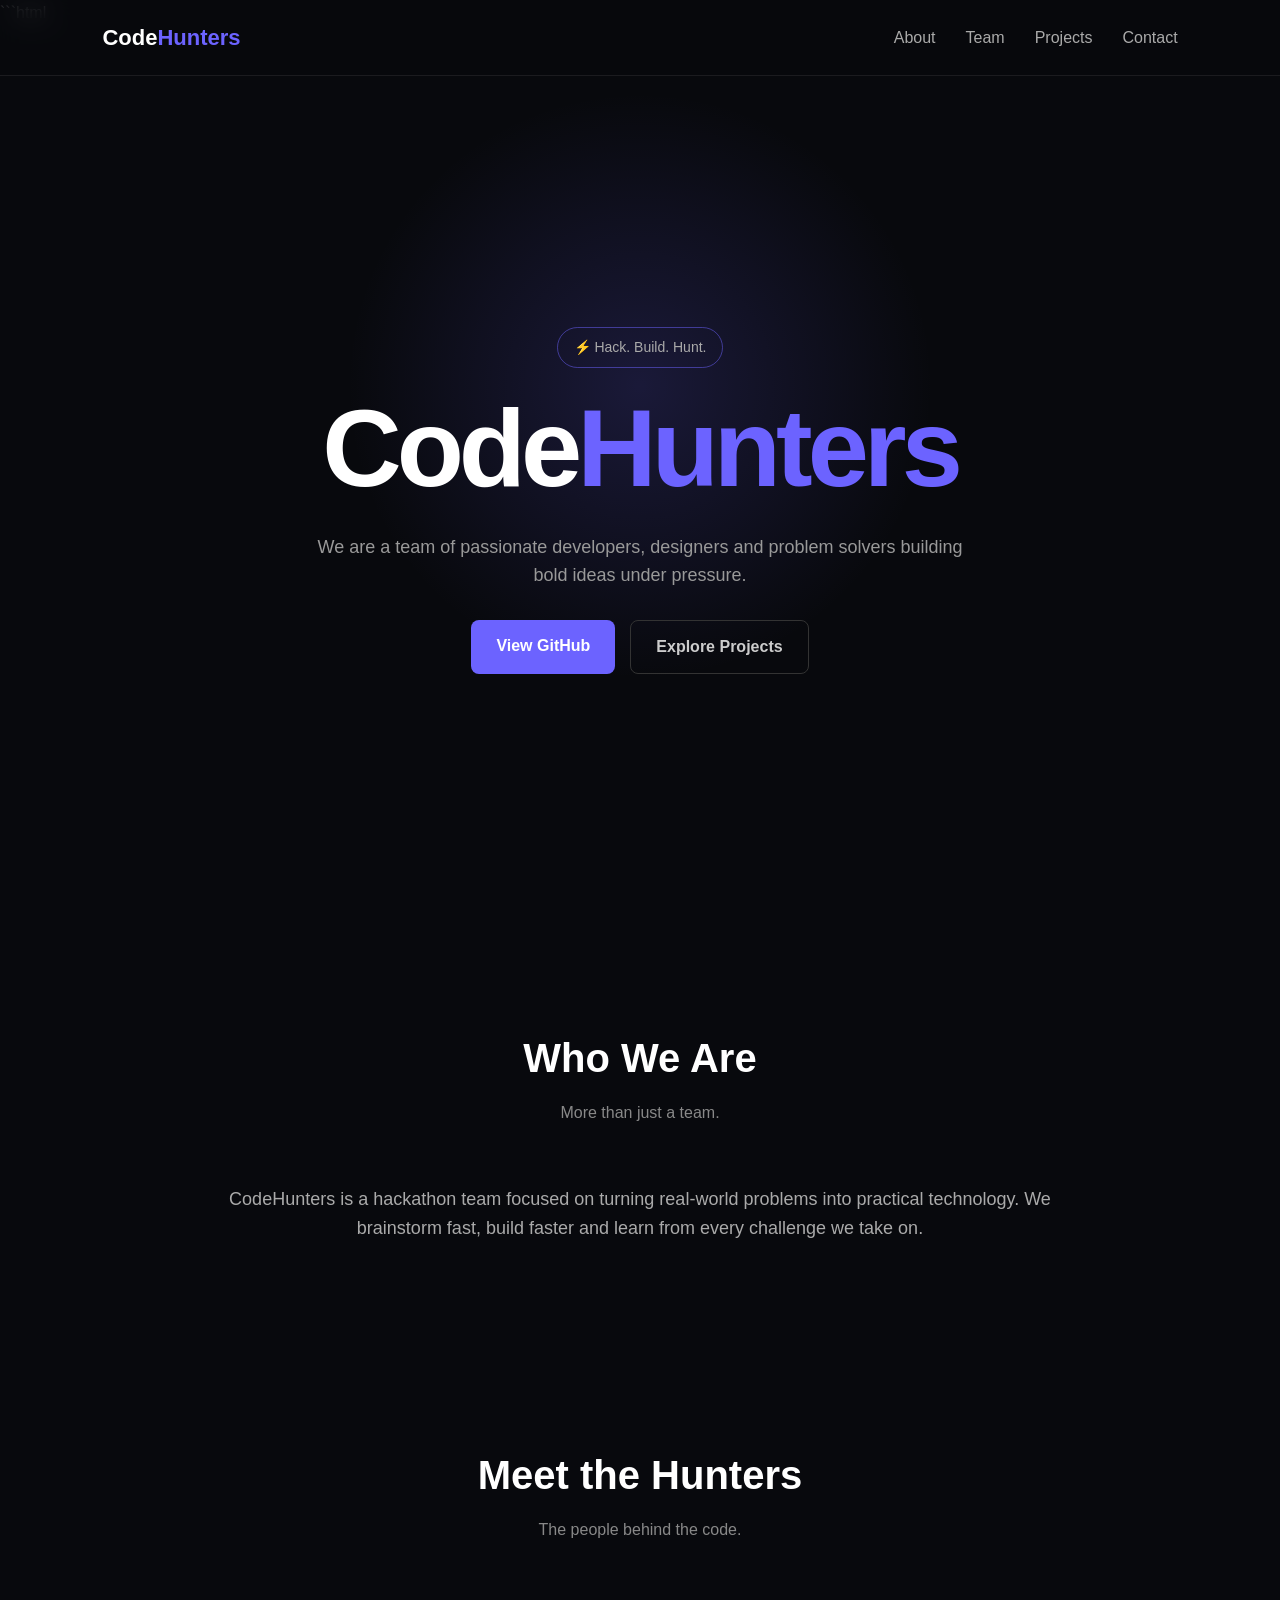
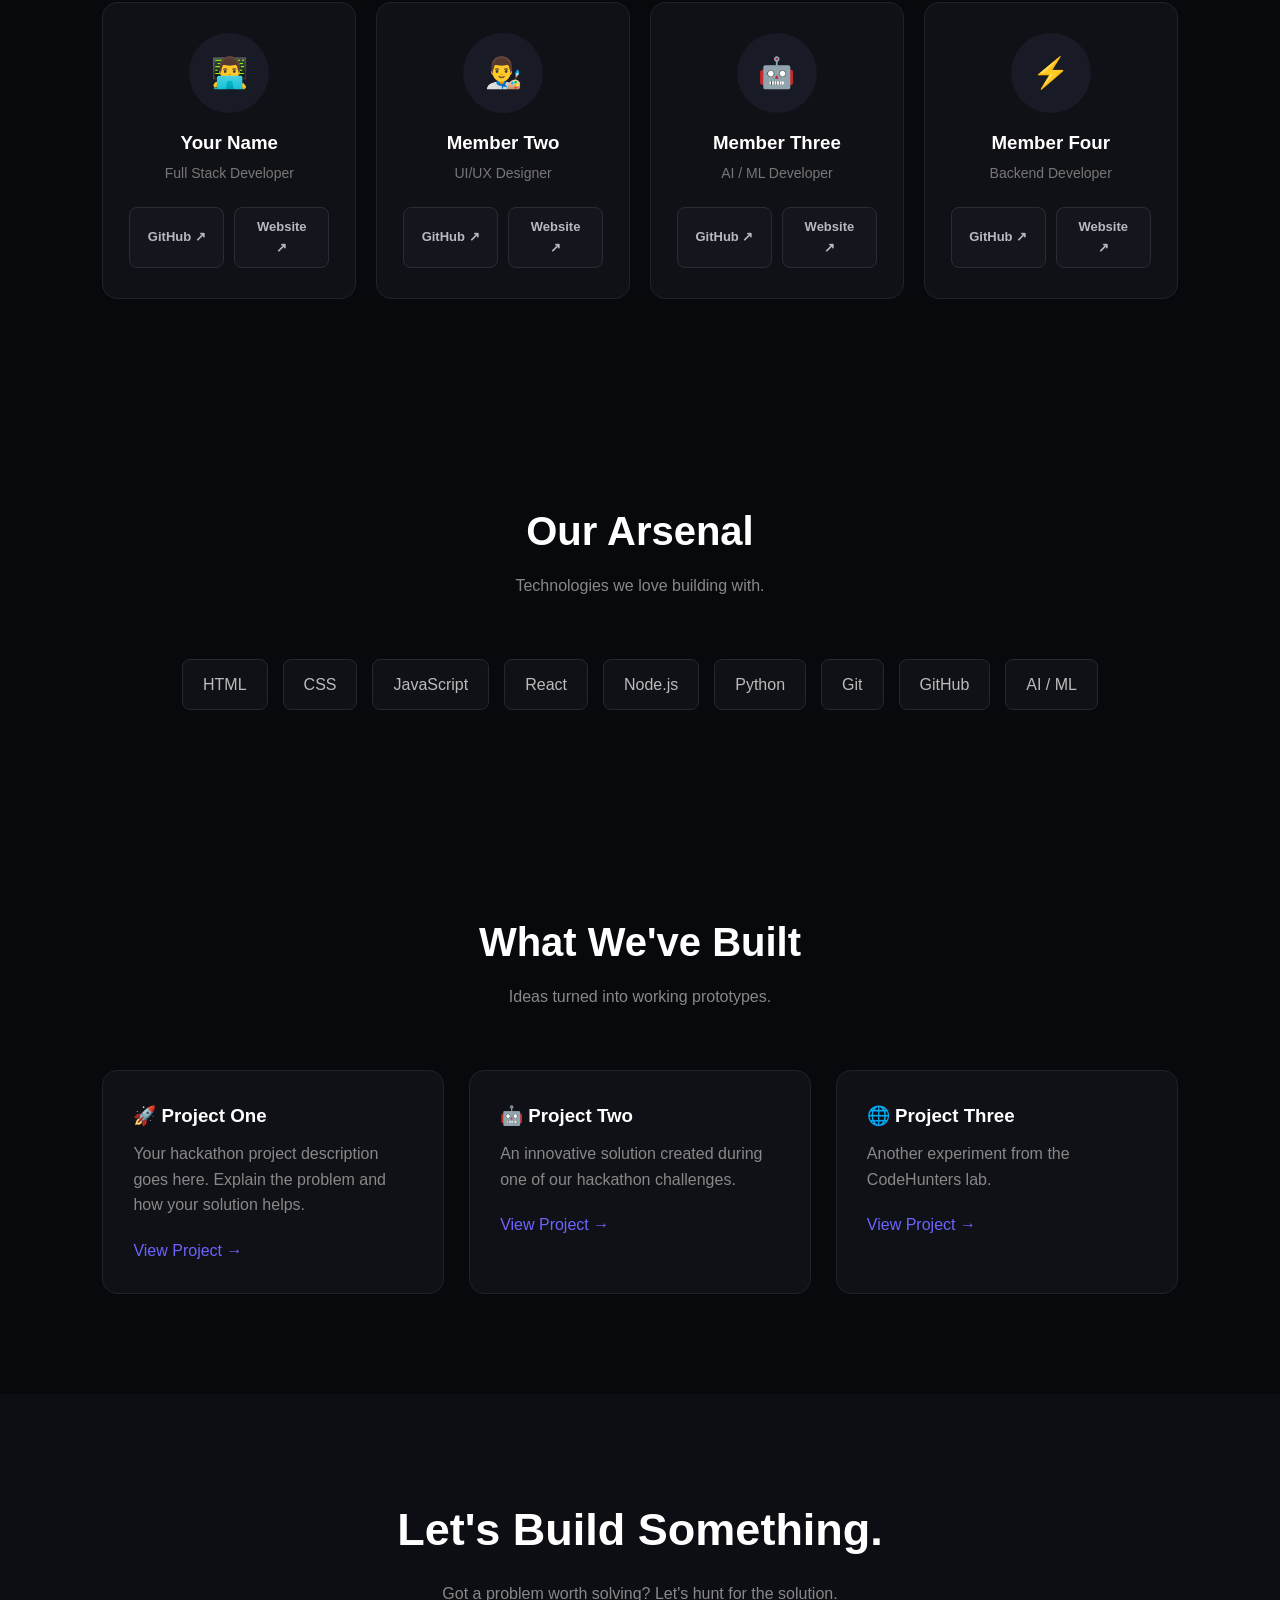
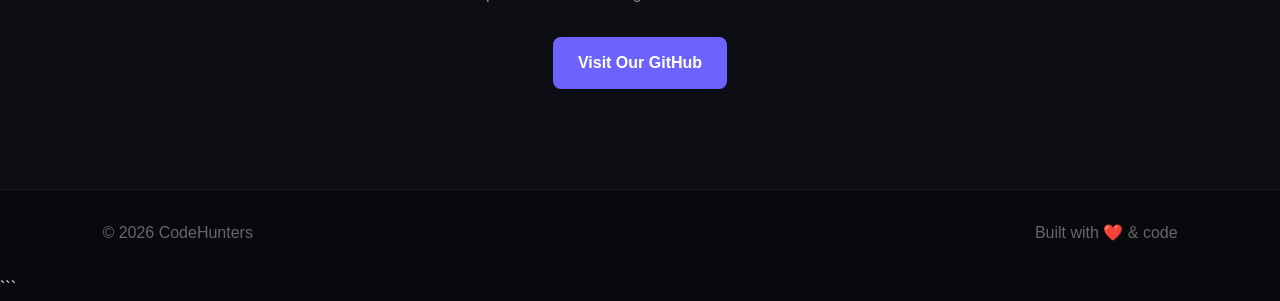
==== anu/index.html @ 5f180d64 "Add files via upload" ====
```html
<!DOCTYPE html>
<html lang="en">
<head>
    <meta charset="UTF-8">
    <meta name="viewport" content="width=device-width, initial-scale=1.0">

    <title>CodeHunters</title>
<link rel="icon" type="image/png" href="https://img.icons8.com/?size=100&id=dQVSC6DSmc3w&format=png&color=000000">

    <style>

        /* =========================
           RESET
        ========================= */

        * {
            margin: 0;
            padding: 0;
            box-sizing: border-box;
        }

        html {
            scroll-behavior: smooth;
        }

        body {
            font-family: Arial, Helvetica, sans-serif;
            background: #08090d;
            color: #ffffff;
            line-height: 1.6;
        }

        a {
            text-decoration: none;
            color: inherit;
        }


        /* =========================
           NAVBAR
        ========================= */

        nav {
            width: 100%;
            padding: 20px 8%;

            display: flex;
            justify-content: space-between;
            align-items: center;

            position: fixed;
            top: 0;
            left: 0;

            z-index: 1000;

            background: rgba(8, 9, 13, 0.8);

            backdrop-filter: blur(12px);

            border-bottom: 1px solid rgba(255, 255, 255, 0.08);
        }


        .logo {
            font-size: 22px;
            font-weight: bold;
        }


        .logo span {
            color: #6c63ff;
        }


        .nav-links {
            display: flex;
            gap: 30px;

            list-style: none;
        }


        .nav-links a {
            color: #aaa;

            transition: 0.3s;
        }


        .nav-links a:hover {
            color: white;
        }



        /* =========================
           HERO
        ========================= */

        .hero {
            min-height: 100vh;

            display: flex;
            justify-content: center;
            align-items: center;

            text-align: center;

            padding: 100px 20px 50px;

            background:
                radial-gradient(
                    circle at 50% 40%,
                    rgba(108, 99, 255, 0.18),
                    transparent 35%
                );
        }


        .hero-content {
            max-width: 850px;
        }


        .badge {
            display: inline-block;

            padding: 8px 16px;

            border: 1px solid rgba(108, 99, 255, 0.5);

            border-radius: 50px;

            color: #aaa;

            font-size: 14px;

            margin-bottom: 25px;
        }


        .hero h1 {
            font-size: clamp(55px, 10vw, 110px);

            line-height: 1;

            letter-spacing: -5px;
        }


        .hero h1 span {
            color: #6c63ff;
        }


        .hero p {
            margin: 30px auto;

            max-width: 650px;

            color: #999;

            font-size: 18px;
        }


        .buttons {
            display: flex;

            justify-content: center;

            gap: 15px;

            flex-wrap: wrap;
        }


        .btn {
            padding: 13px 25px;

            border-radius: 8px;

            font-weight: bold;

            transition: 0.3s;
        }


        .primary {
            background: #6c63ff;
        }


        .primary:hover {
            transform: translateY(-3px);

            box-shadow:
                0 10px 30px rgba(108, 99, 255, 0.3);
        }


        .secondary {
            border: 1px solid #333;

            color: #ccc;
        }


        .secondary:hover {
            border-color: #6c63ff;

            color: white;
        }



        /* =========================
           SECTIONS
        ========================= */

        section {
            padding: 100px 8%;
        }


        .section-title {
            text-align: center;

            margin-bottom: 60px;
        }


        .section-title h2 {
            font-size: 40px;

            margin-bottom: 10px;
        }


        .section-title p {
            color: #888;
        }



        /* =========================
           ABOUT
        ========================= */

        .about {
            max-width: 850px;

            margin: auto;

            text-align: center;

            color: #aaa;

            font-size: 18px;
        }



        /* =========================
           TEAM
        ========================= */

        .team-grid {
            display: grid;

            grid-template-columns:
                repeat(auto-fit, minmax(220px, 1fr));

            gap: 20px;
        }


        .member {
            padding: 30px;

            background: #101117;

            border: 1px solid #20222b;

            border-radius: 15px;

            text-align: center;

            transition:
                transform 0.3s ease,
                border-color 0.3s ease,
                box-shadow 0.3s ease;
        }


        .member:hover {
            transform: translateY(-7px);

            border-color: #6c63ff;

            box-shadow:
                0 10px 35px rgba(108, 99, 255, 0.12);
        }


        .avatar {
            width: 80px;
            height: 80px;

            margin: auto auto 15px;

            border-radius: 50%;

            background: #181a25;

            display: flex;

            justify-content: center;
            align-items: center;

            font-size: 30px;
        }


        .member h3 {
            margin-bottom: 4px;
        }


        .member p {
            color: #777;

            font-size: 14px;
        }



        /* =========================
           HUNTER BUTTONS
        ========================= */

        .hunter-links {
            display: flex;

            justify-content: center;

            gap: 10px;

            margin-top: 22px;
        }


        .hunter-links a {
            position: relative;

            display: inline-flex;

            align-items: center;

            justify-content: center;

            min-width: 95px;

            padding: 9px 16px;

            border: 1px solid #292b36;

            border-radius: 8px;

            background: #15161d;

            color: #b8b8c2;

            font-size: 13px;

            font-weight: 600;

            overflow: hidden;

            transition:
                color 0.25s ease,
                border-color 0.25s ease,
                background 0.25s ease,
                transform 0.25s ease,
                box-shadow 0.25s ease;
        }


        /* Shine */

        .hunter-links a::before {
            content: "";

            position: absolute;

            top: 0;
            left: -100%;

            width: 100%;
            height: 100%;

            background:
                linear-gradient(
                    90deg,
                    transparent,
                    rgba(255, 255, 255, 0.08),
                    transparent
                );

            transition: left 0.5s ease;
        }


        /* Hover */

        .hunter-links a:hover {
            color: #ffffff;

            border-color: #6c63ff;

            background: #1a1928;

            transform: translateY(-3px);

            box-shadow:
                0 6px 20px rgba(108, 99, 255, 0.18);
        }


        .hunter-links a:hover::before {
            left: 100%;
        }


        .hunter-links a:active {
            transform: translateY(-1px);
        }



        /* =========================
           TECH STACK
        ========================= */

        .tech-grid {
            display: flex;

            justify-content: center;

            flex-wrap: wrap;

            gap: 15px;
        }


        .tech {
            padding: 12px 20px;

            background: #101117;

            border: 1px solid #252732;

            border-radius: 8px;

            color: #bbb;

            transition: 0.3s;
        }


        .tech:hover {
            border-color: #6c63ff;

            color: white;
        }



        /* =========================
           PROJECTS
        ========================= */

        .projects {
            display: grid;

            grid-template-columns:
                repeat(auto-fit, minmax(280px, 1fr));

            gap: 25px;
        }


        .project {
            padding: 30px;

            background: #101117;

            border: 1px solid #20222b;

            border-radius: 15px;

            transition:
                transform 0.3s ease,
                border-color 0.3s ease;
        }


        .project:hover {
            transform: translateY(-5px);

            border-color: #6c63ff;
        }


        .project h3 {
            margin-bottom: 10px;
        }


        .project p {
            color: #888;

            margin-bottom: 20px;
        }


        .project a {
            color: #6c63ff;
        }



        /* =========================
           CTA
        ========================= */

        .cta {
            text-align: center;

            background: #0d0e14;
        }


        .cta h2 {
            font-size: 45px;

            margin-bottom: 15px;
        }


        .cta p {
            color: #888;

            margin-bottom: 30px;
        }



        /* =========================
           FOOTER
        ========================= */

        footer {
            padding: 30px 8%;

            border-top: 1px solid #1d1e25;

            display: flex;

            justify-content: space-between;

            color: #666;
        }



        /* =========================
           MOBILE
        ========================= */

        @media (max-width: 700px) {

            .nav-links {
                display: none;
            }


            .hero h1 {
                letter-spacing: -3px;
            }


            section {
                padding: 80px 6%;
            }


            .cta h2 {
                font-size: 32px;
            }


            footer {
                flex-direction: column;

                gap: 10px;

                text-align: center;
            }


            .hunter-links {
                flex-direction: column;
            }


            .hunter-links a {
                width: 100%;
            }

        }

    </style>

</head>


<body>


    <!-- =========================
         NAVBAR
    ========================= -->

    <nav>

        <div class="logo">
            Code<span>Hunters</span>
        </div>


        <ul class="nav-links">

            <li>
                <a href="#about">
                    About
                </a>
            </li>

            <li>
                <a href="#team">
                    Team
                </a>
            </li>

            <li>
                <a href="#projects">
                    Projects
                </a>
            </li>

            <li>
                <a href="#contact">
                    Contact
                </a>
            </li>

        </ul>

    </nav>



    <!-- =========================
         HERO
    ========================= -->

    <section class="hero">

        <div class="hero-content">

            <div class="badge">
                ⚡ Hack. Build. Hunt.
            </div>


            <h1>
                Code<span>Hunters</span>
            </h1>


            <p>
                We are a team of passionate developers,
                designers and problem solvers building
                bold ideas under pressure.
            </p>


            <div class="buttons">

                <a
                    class="btn primary"
                    href="https://github.com/"
                    target="_blank"
                >
                    View GitHub
                </a>


                <a
                    class="btn secondary"
                    href="#projects"
                >
                    Explore Projects
                </a>

            </div>

        </div>

    </section>



    <!-- =========================
         ABOUT
    ========================= -->

    <section id="about">

        <div class="section-title">

            <h2>
                Who We Are
            </h2>

            <p>
                More than just a team.
            </p>

        </div>


        <div class="about">

            <p>
                CodeHunters is a hackathon team focused on
                turning real-world problems into practical
                technology. We brainstorm fast, build faster
                and learn from every challenge we take on.
            </p>

        </div>

    </section>



    <!-- =========================
         TEAM
    ========================= -->

    <section id="team">

        <div class="section-title">

            <h2>
                Meet the Hunters
            </h2>

            <p>
                The people behind the code.
            </p>

        </div>


        <div class="team-grid">


            <!-- HUNTER 1 -->

            <div class="member">

                <div class="avatar">
                    👨‍💻
                </div>


                <h3>
                    Your Name
                </h3>


                <p>
                    Full Stack Developer
                </p>


                <div class="hunter-links">

                    <a
                        href="https://github.com/yourusername"
                        target="_blank"
                    >
                        GitHub ↗
                    </a>


                    <a
                        href="https://yourwebsite.com"
                        target="_blank"
                    >
                        Website ↗
                    </a>

                </div>

            </div>



            <!-- HUNTER 2 -->

            <div class="member">

                <div class="avatar">
                    👨‍🎨
                </div>


                <h3>
                    Member Two
                </h3>


                <p>
                    UI/UX Designer
                </p>


                <div class="hunter-links">

                    <a
                        href="https://github.com/yourusername"
                        target="_blank"
                    >
                        GitHub ↗
                    </a>


                    <a
                        href="https://yourwebsite.com"
                        target="_blank"
                    >
                        Website ↗
                    </a>

                </div>

            </div>



            <!-- HUNTER 3 -->

            <div class="member">

                <div class="avatar">
                    🤖
                </div>


                <h3>
                    Member Three
                </h3>


                <p>
                    AI / ML Developer
                </p>


                <div class="hunter-links">

                    <a
                        href="https://github.com/yourusername"
                        target="_blank"
                    >
                        GitHub ↗
                    </a>


                    <a
                        href="https://yourwebsite.com"
                        target="_blank"
                    >
                        Website ↗
                    </a>

                </div>

            </div>



            <!-- HUNTER 4 -->

            <div class="member">

                <div class="avatar">
                    ⚡
                </div>


                <h3>
                    Member Four
                </h3>


                <p>
                    Backend Developer
                </p>


                <div class="hunter-links">

                    <a
                        href="https://github.com/yourusername"
                        target="_blank"
                    >
                        GitHub ↗
                    </a>


                    <a
                        href="https://yourwebsite.com"
                        target="_blank"
                    >
                        Website ↗
                    </a>

                </div>

            </div>


        </div>

    </section>



    <!-- =========================
         TECH STACK
    ========================= -->

    <section>

        <div class="section-title">

            <h2>
                Our Arsenal
            </h2>

            <p>
                Technologies we love building with.
            </p>

        </div>


        <div class="tech-grid">

            <div class="tech">
                HTML
            </div>

            <div class="tech">
                CSS
            </div>

            <div class="tech">
                JavaScript
            </div>

            <div class="tech">
                React
            </div>

            <div class="tech">
                Node.js
            </div>

            <div class="tech">
                Python
            </div>

            <div class="tech">
                Git
            </div>

            <div class="tech">
                GitHub
            </div>

            <div class="tech">
                AI / ML
            </div>

        </div>

    </section>



    <!-- =========================
         PROJECTS
    ========================= -->

    <section id="projects">

        <div class="section-title">

            <h2>
                What We've Built
            </h2>

            <p>
                Ideas turned into working prototypes.
            </p>

        </div>


        <div class="projects">


            <div class="project">

                <h3>
                    🚀 Project One
                </h3>


                <p>
                    Your hackathon project description goes here.
                    Explain the problem and how your solution helps.
                </p>


                <a href="#">
                    View Project →
                </a>

            </div>



            <div class="project">

                <h3>
                    🤖 Project Two
                </h3>


                <p>
                    An innovative solution created during one
                    of our hackathon challenges.
                </p>


                <a href="#">
                    View Project →
                </a>

            </div>



            <div class="project">

                <h3>
                    🌐 Project Three
                </h3>


                <p>
                    Another experiment from the CodeHunters lab.
                </p>


                <a href="#">
                    View Project →
                </a>

            </div>


        </div>

    </section>



    <!-- =========================
         CTA
    ========================= -->

    <section
        class="cta"
        id="contact"
    >

        <h2>
            Let's Build Something.
        </h2>


        <p>
            Got a problem worth solving?
            Let's hunt for the solution.
        </p>


        <div class="buttons">

            <a
                class="btn primary"
                href="https://github.com/"
                target="_blank"
            >
                Visit Our GitHub
            </a>

        </div>

    </section>



    <!-- =========================
         FOOTER
    ========================= -->

    <footer>

        <div>
            © 2026 CodeHunters
        </div>


        <div>
            Built with ❤️ & code
        </div>

    </footer>


</body>

</html>
```
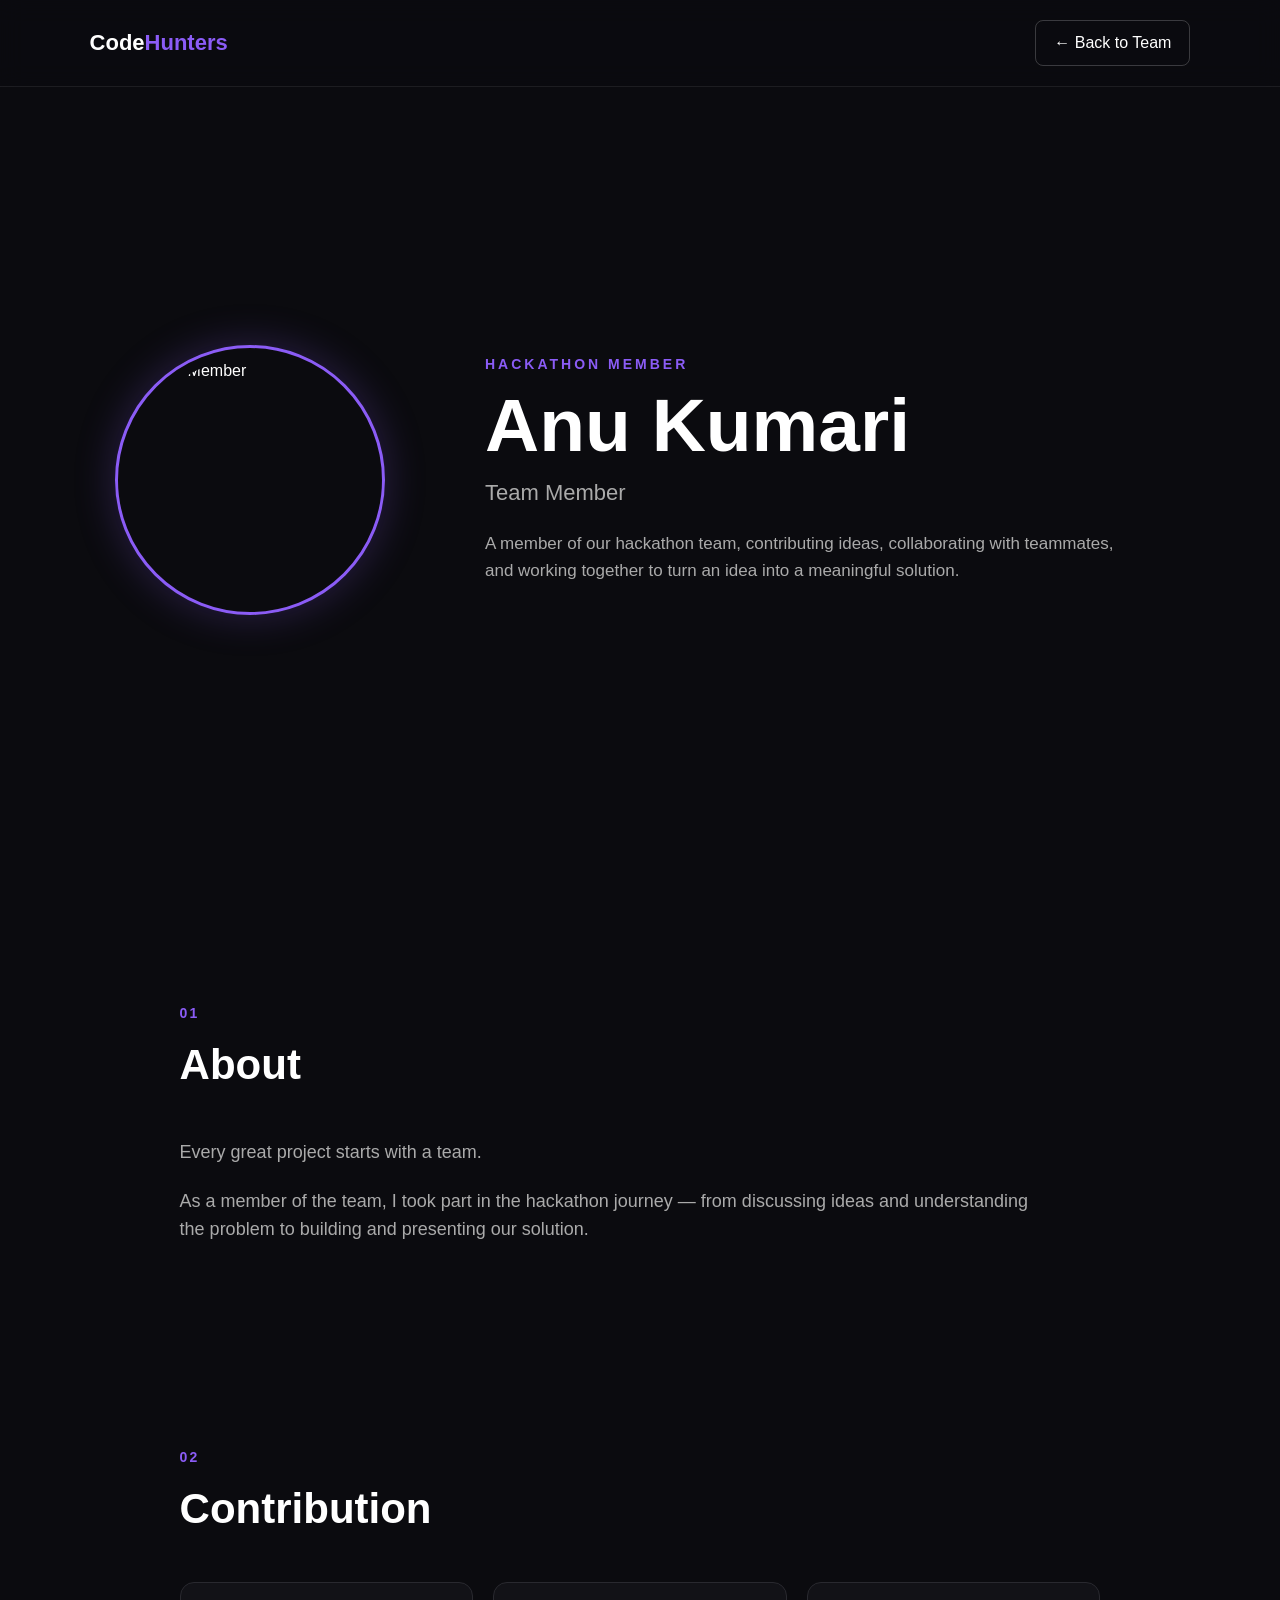
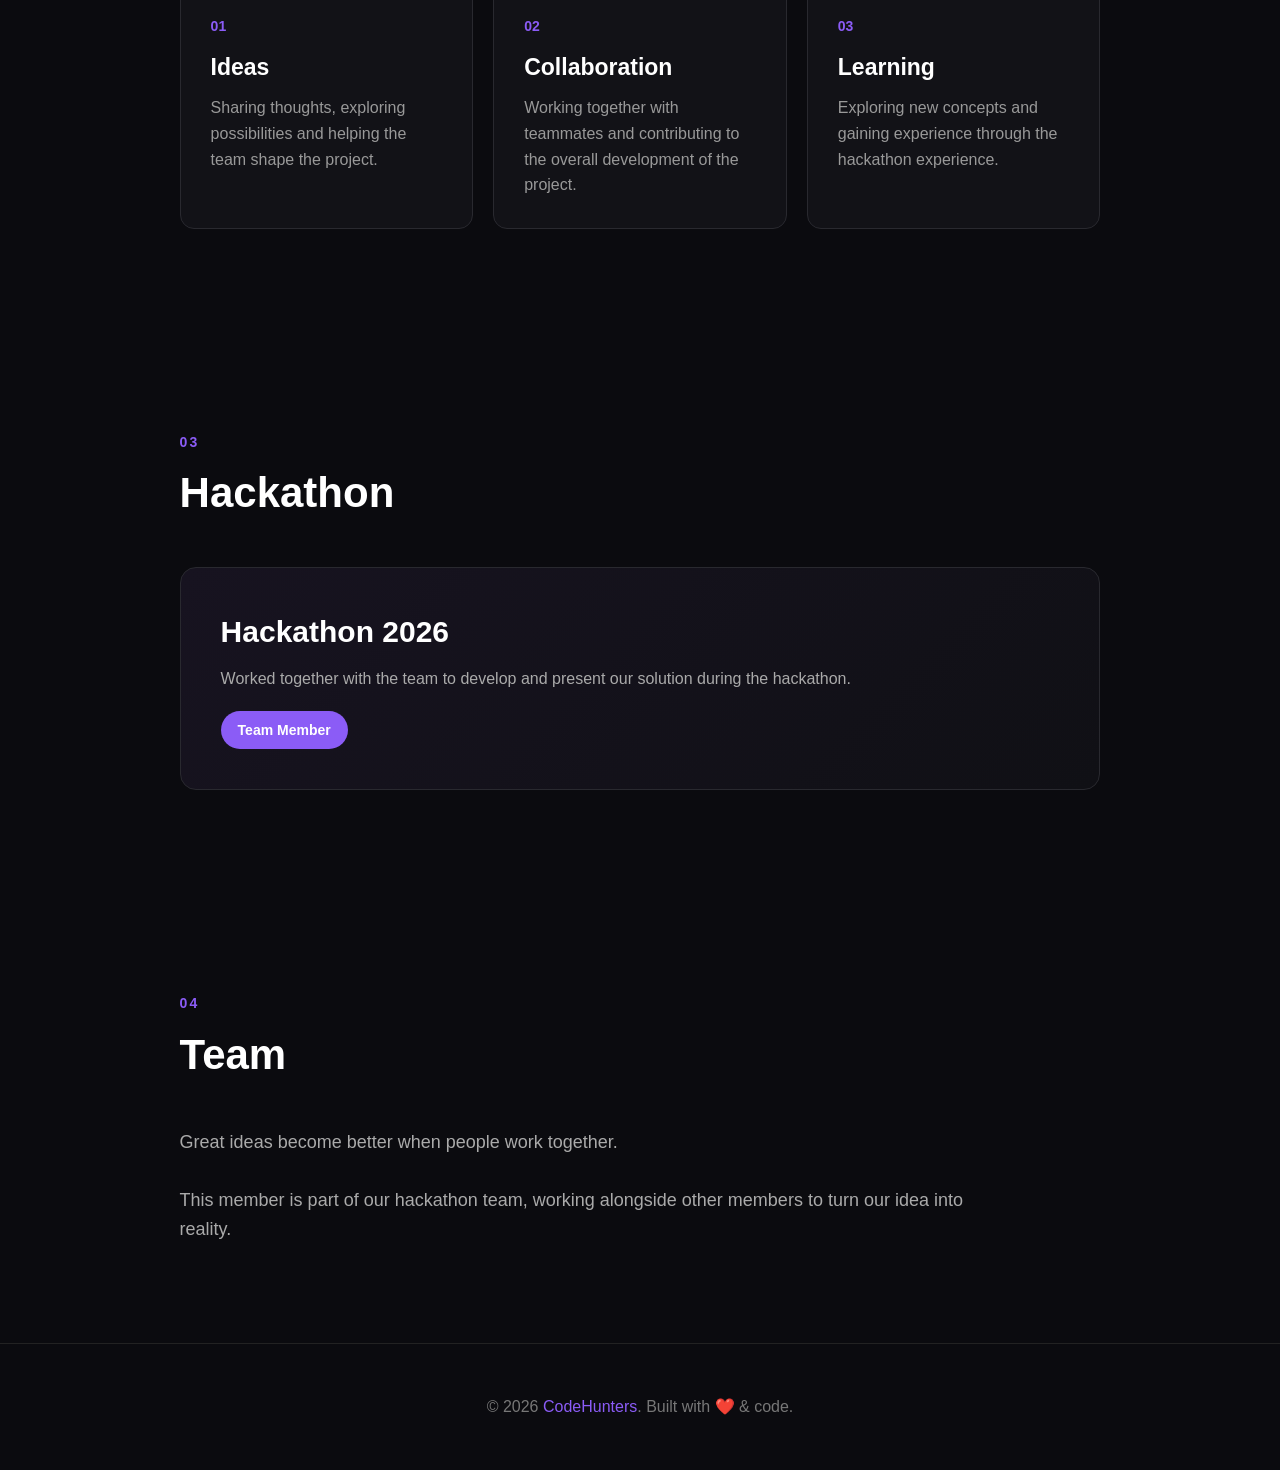
==== commit 00721562: "Update index.html" ====
--- a/anu/index.html
+++ b/anu/index.html
@@ -1,19 +1,16 @@
-```html
 <!DOCTYPE html>
 <html lang="en">
+
 <head>
     <meta charset="UTF-8">
     <meta name="viewport" content="width=device-width, initial-scale=1.0">
 
-    <title>CodeHunters</title>
-<link rel="icon" type="image/png" href="https://img.icons8.com/?size=100&id=dQVSC6DSmc3w&format=png&color=000000">
+    <title>Anu | Hackathon 2026</title>
+
+    <link rel="icon" type="image/png"
+        href="https://img.icons8.com/?size=100&id=dQVSC6DSmc3w&format=png&color=000000">
 
     <style>
-
-        /* =========================
-           RESET
-        ========================= */
-
         * {
             margin: 0;
             padding: 0;
@@ -25,1141 +22,648 @@
         }
 
         body {
-            font-family: Arial, Helvetica, sans-serif;
-            background: #08090d;
-            color: #ffffff;
+            font-family: Arial, sans-serif;
+            background: #0b0b0f;
+            color: #fff;
             line-height: 1.6;
         }
 
         a {
+            color: inherit;
             text-decoration: none;
-            color: inherit;
-        }
-
-
-        /* =========================
-           NAVBAR
-        ========================= */
+        }
+
+        /* ================= NAVBAR ================= */
 
         nav {
+            position: fixed;
+            top: 0;
+            left: 0;
             width: 100%;
-            padding: 20px 8%;
+            z-index: 1000;
 
             display: flex;
             justify-content: space-between;
             align-items: center;
 
-            position: fixed;
-            top: 0;
-            left: 0;
-
-            z-index: 1000;
-
-            background: rgba(8, 9, 13, 0.8);
-
+            padding: 20px 7%;
+
+            background: rgba(11, 11, 15, 0.8);
             backdrop-filter: blur(12px);
 
             border-bottom: 1px solid rgba(255, 255, 255, 0.08);
         }
-
 
         .logo {
             font-size: 22px;
             font-weight: bold;
         }
 
-
         .logo span {
-            color: #6c63ff;
-        }
-
-
-        .nav-links {
-            display: flex;
-            gap: 30px;
-
-            list-style: none;
-        }
-
-
-        .nav-links a {
-            color: #aaa;
+            color: #8b5cf6;
+        }
+
+        .back-btn {
+            padding: 9px 18px;
+
+            border: 1px solid rgba(255, 255, 255, 0.2);
+            border-radius: 8px;
 
             transition: 0.3s;
         }
 
-
-        .nav-links a:hover {
-            color: white;
-        }
-
-
-
-        /* =========================
-           HERO
-        ========================= */
+        .back-btn:hover {
+            background: #fff;
+            color: #000;
+        }
+
+        /* ================= HERO ================= */
 
         .hero {
             min-height: 100vh;
 
+            padding: 140px 7% 80px;
+
             display: flex;
+            align-items: center;
             justify-content: center;
+        }
+
+        .profile {
+            width: 100%;
+            max-width: 1050px;
+
+            display: grid;
+            grid-template-columns: 300px 1fr;
+
+            gap: 70px;
             align-items: center;
-
-            text-align: center;
-
-            padding: 100px 20px 50px;
-
-            background:
-                radial-gradient(
-                    circle at 50% 40%,
-                    rgba(108, 99, 255, 0.18),
-                    transparent 35%
-                );
-        }
-
-
-        .hero-content {
+        }
+
+        .profile-image {
+            width: 270px;
+            height: 270px;
+
+            object-fit: cover;
+
+            border-radius: 50%;
+
+            border: 3px solid #8b5cf6;
+
+            box-shadow:
+                0 0 40px rgba(139, 92, 246, 0.25);
+        }
+
+        .small-title {
+            color: #8b5cf6;
+
+            font-size: 14px;
+            font-weight: bold;
+
+            letter-spacing: 3px;
+            text-transform: uppercase;
+        }
+
+        .profile-content h1 {
+            margin: 10px 0;
+
+            font-size: clamp(45px, 7vw, 75px);
+            line-height: 1.05;
+        }
+
+        .profile-content h2 {
+            margin-bottom: 20px;
+
+            color: #aaa;
+
+            font-size: 22px;
+            font-weight: normal;
+        }
+
+        .profile-content > p {
+            max-width: 650px;
+
+            color: #aaa;
+            font-size: 17px;
+        }
+
+        /* ================= SOCIALS ================= */
+
+        .socials {
+            display: flex;
+            flex-wrap: wrap;
+
+            gap: 12px;
+
+            margin-top: 25px;
+        }
+
+        .socials a {
+            padding: 9px 17px;
+
+            color: #ccc;
+
+            border: 1px solid #29292f;
+            border-radius: 8px;
+
+            transition: 0.3s;
+        }
+
+        .socials a:hover {
+            color: #fff;
+
+            border-color: #8b5cf6;
+
+            transform: translateY(-3px);
+        }
+
+        /* ================= COMMON SECTION ================= */
+
+        section {
+            max-width: 1100px;
+
+            margin: auto;
+
+            padding: 100px 7%;
+        }
+
+        .section-heading {
+            margin-bottom: 40px;
+        }
+
+        .section-number {
+            color: #8b5cf6;
+
+            font-size: 14px;
+            font-weight: bold;
+
+            letter-spacing: 2px;
+        }
+
+        .section-heading h2 {
+            margin-top: 5px;
+
+            font-size: 42px;
+        }
+
+        /* ================= ABOUT ================= */
+
+        .about-text {
             max-width: 850px;
-        }
-
-
-        .badge {
-            display: inline-block;
-
-            padding: 8px 16px;
-
-            border: 1px solid rgba(108, 99, 255, 0.5);
-
-            border-radius: 50px;
 
             color: #aaa;
 
+            font-size: 18px;
+        }
+
+        .about-text p + p {
+            margin-top: 20px;
+        }
+
+        /* ================= CONTRIBUTION ================= */
+
+        .contribution-grid {
+            display: grid;
+
+            grid-template-columns: repeat(3, 1fr);
+
+            gap: 20px;
+        }
+
+        .contribution-card {
+            padding: 30px;
+
+            background: #121217;
+
+            border: 1px solid #29292f;
+            border-radius: 14px;
+
+            transition: 0.3s;
+        }
+
+        .contribution-card:hover {
+            transform: translateY(-6px);
+
+            border-color: #8b5cf6;
+        }
+
+        .contribution-card .number {
+            color: #8b5cf6;
+
             font-size: 14px;
-
-            margin-bottom: 25px;
-        }
-
-
-        .hero h1 {
-            font-size: clamp(55px, 10vw, 110px);
-
-            line-height: 1;
-
-            letter-spacing: -5px;
-        }
-
-
-        .hero h1 span {
-            color: #6c63ff;
-        }
-
-
-        .hero p {
-            margin: 30px auto;
-
-            max-width: 650px;
-
+            font-weight: bold;
+        }
+
+        .contribution-card h3 {
+            margin: 10px 0;
+
+            font-size: 23px;
+        }
+
+        .contribution-card p {
             color: #999;
-
-            font-size: 18px;
-        }
-
-
-        .buttons {
-            display: flex;
-
-            justify-content: center;
-
-            gap: 15px;
-
-            flex-wrap: wrap;
-        }
-
-
-        .btn {
-            padding: 13px 25px;
-
-            border-radius: 8px;
-
-            font-weight: bold;
-
-            transition: 0.3s;
-        }
-
-
-        .primary {
-            background: #6c63ff;
-        }
-
-
-        .primary:hover {
-            transform: translateY(-3px);
-
-            box-shadow:
-                0 10px 30px rgba(108, 99, 255, 0.3);
-        }
-
-
-        .secondary {
-            border: 1px solid #333;
-
-            color: #ccc;
-        }
-
-
-        .secondary:hover {
-            border-color: #6c63ff;
-
-            color: white;
-        }
-
-
-
-        /* =========================
-           SECTIONS
-        ========================= */
-
-        section {
-            padding: 100px 8%;
-        }
-
-
-        .section-title {
-            text-align: center;
-
-            margin-bottom: 60px;
-        }
-
-
-        .section-title h2 {
-            font-size: 40px;
-
-            margin-bottom: 10px;
-        }
-
-
-        .section-title p {
-            color: #888;
-        }
-
-
-
-        /* =========================
-           ABOUT
-        ========================= */
-
-        .about {
-            max-width: 850px;
-
-            margin: auto;
-
-            text-align: center;
-
-            color: #aaa;
-
-            font-size: 18px;
-        }
-
-
-
-        /* =========================
-           TEAM
-        ========================= */
-
-        .team-grid {
-            display: grid;
-
-            grid-template-columns:
-                repeat(auto-fit, minmax(220px, 1fr));
-
-            gap: 20px;
-        }
-
-
-        .member {
-            padding: 30px;
-
-            background: #101117;
-
-            border: 1px solid #20222b;
-
-            border-radius: 15px;
-
-            text-align: center;
-
-            transition:
-                transform 0.3s ease,
-                border-color 0.3s ease,
-                box-shadow 0.3s ease;
-        }
-
-
-        .member:hover {
-            transform: translateY(-7px);
-
-            border-color: #6c63ff;
-
-            box-shadow:
-                0 10px 35px rgba(108, 99, 255, 0.12);
-        }
-
-
-        .avatar {
-            width: 80px;
-            height: 80px;
-
-            margin: auto auto 15px;
-
-            border-radius: 50%;
-
-            background: #181a25;
-
-            display: flex;
-
-            justify-content: center;
-            align-items: center;
-
-            font-size: 30px;
-        }
-
-
-        .member h3 {
-            margin-bottom: 4px;
-        }
-
-
-        .member p {
-            color: #777;
-
-            font-size: 14px;
-        }
-
-
-
-        /* =========================
-           HUNTER BUTTONS
-        ========================= */
-
-        .hunter-links {
-            display: flex;
-
-            justify-content: center;
-
-            gap: 10px;
-
-            margin-top: 22px;
-        }
-
-
-        .hunter-links a {
-            position: relative;
-
-            display: inline-flex;
-
-            align-items: center;
-
-            justify-content: center;
-
-            min-width: 95px;
-
-            padding: 9px 16px;
-
-            border: 1px solid #292b36;
-
-            border-radius: 8px;
-
-            background: #15161d;
-
-            color: #b8b8c2;
-
-            font-size: 13px;
-
-            font-weight: 600;
-
-            overflow: hidden;
-
-            transition:
-                color 0.25s ease,
-                border-color 0.25s ease,
-                background 0.25s ease,
-                transform 0.25s ease,
-                box-shadow 0.25s ease;
-        }
-
-
-        /* Shine */
-
-        .hunter-links a::before {
-            content: "";
-
-            position: absolute;
-
-            top: 0;
-            left: -100%;
-
-            width: 100%;
-            height: 100%;
+        }
+
+        /* ================= HACKATHON ================= */
+
+        .hackathon-box {
+            padding: 40px;
 
             background:
                 linear-gradient(
-                    90deg,
-                    transparent,
-                    rgba(255, 255, 255, 0.08),
-                    transparent
+                    135deg,
+                    #171320,
+                    #101015
                 );
 
-            transition: left 0.5s ease;
-        }
-
-
-        /* Hover */
-
-        .hunter-links a:hover {
-            color: #ffffff;
-
-            border-color: #6c63ff;
-
-            background: #1a1928;
-
-            transform: translateY(-3px);
-
-            box-shadow:
-                0 6px 20px rgba(108, 99, 255, 0.18);
-        }
-
-
-        .hunter-links a:hover::before {
-            left: 100%;
-        }
-
-
-        .hunter-links a:active {
-            transform: translateY(-1px);
-        }
-
-
-
-        /* =========================
-           TECH STACK
-        ========================= */
-
-        .tech-grid {
-            display: flex;
-
-            justify-content: center;
-
-            flex-wrap: wrap;
-
-            gap: 15px;
-        }
-
-
-        .tech {
-            padding: 12px 20px;
-
-            background: #101117;
-
-            border: 1px solid #252732;
-
-            border-radius: 8px;
-
-            color: #bbb;
-
-            transition: 0.3s;
-        }
-
-
-        .tech:hover {
-            border-color: #6c63ff;
-
-            color: white;
-        }
-
-
-
-        /* =========================
-           PROJECTS
-        ========================= */
-
-        .projects {
-            display: grid;
-
-            grid-template-columns:
-                repeat(auto-fit, minmax(280px, 1fr));
-
-            gap: 25px;
-        }
-
-
-        .project {
-            padding: 30px;
-
-            background: #101117;
-
-            border: 1px solid #20222b;
-
-            border-radius: 15px;
-
-            transition:
-                transform 0.3s ease,
-                border-color 0.3s ease;
-        }
-
-
-        .project:hover {
-            transform: translateY(-5px);
-
-            border-color: #6c63ff;
-        }
-
-
-        .project h3 {
+            border: 1px solid #29292f;
+            border-radius: 16px;
+        }
+
+        .hackathon-box h3 {
+            font-size: 30px;
+
             margin-bottom: 10px;
         }
 
-
-        .project p {
-            color: #888;
-
-            margin-bottom: 20px;
-        }
-
-
-        .project a {
-            color: #6c63ff;
-        }
-
-
-
-        /* =========================
-           CTA
-        ========================= */
-
-        .cta {
+        .hackathon-box p {
+            color: #aaa;
+
+            max-width: 750px;
+        }
+
+        .role {
+            display: inline-block;
+
+            margin-top: 20px;
+            padding: 8px 17px;
+
+            background: #8b5cf6;
+
+            border-radius: 20px;
+
+            font-size: 14px;
+            font-weight: bold;
+        }
+
+        /* ================= TEAM ================= */
+
+        .team-text {
+            max-width: 800px;
+
+            color: #aaa;
+
+            font-size: 18px;
+        }
+
+        /* ================= FOOTER ================= */
+
+        footer {
+            padding: 50px 20px;
+
             text-align: center;
 
-            background: #0d0e14;
-        }
-
-
-        .cta h2 {
-            font-size: 45px;
-
-            margin-bottom: 15px;
-        }
-
-
-        .cta p {
-            color: #888;
-
-            margin-bottom: 30px;
-        }
-
-
-
-        /* =========================
-           FOOTER
-        ========================= */
-
-        footer {
-            padding: 30px 8%;
-
-            border-top: 1px solid #1d1e25;
-
-            display: flex;
-
-            justify-content: space-between;
-
-            color: #666;
-        }
-
-
-
-        /* =========================
-           MOBILE
-        ========================= */
-
-        @media (max-width: 700px) {
-
-            .nav-links {
-                display: none;
-            }
-
-
-            .hero h1 {
-                letter-spacing: -3px;
-            }
-
+            color: #777;
+
+            border-top: 1px solid #222;
+        }
+
+        footer span {
+            color: #8b5cf6;
+        }
+
+        /* ================= MOBILE ================= */
+
+        @media (max-width: 750px) {
+
+            nav {
+                padding: 17px 5%;
+            }
+
+            .logo {
+                font-size: 18px;
+            }
+
+            .back-btn {
+                padding: 7px 12px;
+                font-size: 14px;
+            }
+
+            .hero {
+                padding: 120px 5% 70px;
+            }
+
+            .profile {
+                grid-template-columns: 1fr;
+
+                text-align: center;
+
+                gap: 35px;
+            }
+
+            .profile-image {
+                width: 190px;
+                height: 190px;
+
+                margin: auto;
+            }
+
+            .profile-content h1 {
+                font-size: 48px;
+            }
+
+            .profile-content h2 {
+                font-size: 19px;
+            }
+
+            .profile-content > p {
+                font-size: 16px;
+            }
+
+            .socials {
+                justify-content: center;
+            }
 
             section {
-                padding: 80px 6%;
-            }
-
-
-            .cta h2 {
-                font-size: 32px;
-            }
-
-
-            footer {
-                flex-direction: column;
-
-                gap: 10px;
-
-                text-align: center;
-            }
-
-
-            .hunter-links {
-                flex-direction: column;
-            }
-
-
-            .hunter-links a {
-                width: 100%;
-            }
-
-        }
-
+                padding: 70px 5%;
+            }
+
+            .section-heading h2 {
+                font-size: 34px;
+            }
+
+            .contribution-grid {
+                grid-template-columns: 1fr;
+            }
+
+            .hackathon-box {
+                padding: 28px;
+            }
+        }
     </style>
-
 </head>
 
 
 <body>
 
-
-    <!-- =========================
-         NAVBAR
-    ========================= -->
+    <!-- ================= NAVBAR ================= -->
 
     <nav>
 
-        <div class="logo">
+        <a href="https://codehuntersteam.github.io/" class="logo">
             Code<span>Hunters</span>
+        </a>
+
+        <a href="https://codehuntersteam.github.io/" class="back-btn">
+            ← Back to Team
+        </a>
+
+    </nav>
+
+
+    <!-- ================= HERO ================= -->
+
+    <main>
+
+        <div class="hero">
+
+            <div class="profile">
+
+                <!-- CHANGE IMAGE -->
+                <img style="padding: 10px;"
+                    src="https://img.icons8.com/?size=100&id=Wk1Sxr29pyYn&format=png&color=000000"
+                    alt="Team Member"
+                    class="profile-image"
+                >
+
+
+                <div class="profile-content">
+
+                    <span class="small-title">
+                        Hackathon Member
+                    </span>
+
+                    <!-- CHANGE NAME -->
+                    <h1>Anu Kumari</h1>
+
+                    <h2>Team Member</h2>
+
+                    <p>
+                        A member of our hackathon team, contributing
+                        ideas, collaborating with teammates, and
+                        working together to turn an idea into a
+                        meaningful solution.
+                    </p>
+
+
+                    <div class="socials">
+                      <!-- 
+                        <a href="#" target="_blank">
+                            Instagram
+                        </a>
+
+                        <a href="#" target="_blank">
+                            LinkedIn
+                        </a>
+
+                        <a href="#" target="_blank">
+                            Portfolio
+                        </a> -->
+
+                    </div>
+
+                </div>
+
+            </div>
+
         </div>
 
 
-        <ul class="nav-links">
-
-            <li>
-                <a href="#about">
-                    About
-                </a>
-            </li>
-
-            <li>
-                <a href="#team">
-                    Team
-                </a>
-            </li>
-
-            <li>
-                <a href="#projects">
-                    Projects
-                </a>
-            </li>
-
-            <li>
-                <a href="#contact">
-                    Contact
-                </a>
-            </li>
-
-        </ul>
-
-    </nav>
-
-
-
-    <!-- =========================
-         HERO
-    ========================= -->
-
-    <section class="hero">
-
-        <div class="hero-content">
-
-            <div class="badge">
-                ⚡ Hack. Build. Hunt.
-            </div>
-
-
-            <h1>
-                Code<span>Hunters</span>
-            </h1>
-
-
-            <p>
-                We are a team of passionate developers,
-                designers and problem solvers building
-                bold ideas under pressure.
+        <!-- ================= ABOUT ================= -->
+
+        <section id="about">
+
+            <div class="section-heading">
+
+                <span class="section-number">
+                    01
+                </span>
+
+                <h2>About</h2>
+
+            </div>
+
+
+            <div class="about-text">
+
+                <p>
+                    Every great project starts with a team.
+                </p>
+
+                <p>
+                    As a member of the team, I took part in the
+                    hackathon journey — from discussing ideas and
+                    understanding the problem to building and
+                    presenting our solution.
+                </p>
+
+            </div>
+
+        </section>
+
+
+        <!-- ================= CONTRIBUTION ================= -->
+
+        <section id="contribution">
+
+            <div class="section-heading">
+
+                <span class="section-number">
+                    02
+                </span>
+
+                <h2>Contribution</h2>
+
+            </div>
+
+
+            <div class="contribution-grid">
+
+
+                <div class="contribution-card">
+
+                    <span class="number">
+                        01
+                    </span>
+
+                    <h3>Ideas</h3>
+
+                    <p>
+                        Sharing thoughts, exploring possibilities
+                        and helping the team shape the project.
+                    </p>
+
+                </div>
+
+
+                <div class="contribution-card">
+
+                    <span class="number">
+                        02
+                    </span>
+
+                    <h3>Collaboration</h3>
+
+                    <p>
+                        Working together with teammates and
+                        contributing to the overall development
+                        of the project.
+                    </p>
+
+                </div>
+
+
+                <div class="contribution-card">
+
+                    <span class="number">
+                        03
+                    </span>
+
+                    <h3>Learning</h3>
+
+                    <p>
+                        Exploring new concepts and gaining
+                        experience through the hackathon
+                        experience.
+                    </p>
+
+                </div>
+
+
+            </div>
+
+        </section>
+
+
+        <!-- ================= HACKATHON ================= -->
+
+        <section id="hackathon">
+
+            <div class="section-heading">
+
+                <span class="section-number">
+                    03
+                </span>
+
+                <h2>Hackathon</h2>
+
+            </div>
+
+
+            <div class="hackathon-box">
+
+                <h3>
+                    Hackathon 2026
+                </h3>
+
+                <p>
+                    Worked together with the team to develop
+                    and present our solution during the
+                    hackathon.
+                </p>
+
+                <span class="role">
+                    Team Member
+                </span>
+
+            </div>
+
+        </section>
+
+
+        <!-- ================= TEAM ================= -->
+
+        <section id="team">
+
+            <div class="section-heading">
+
+                <span class="section-number">
+                    04
+                </span>
+
+                <h2>Team</h2>
+
+            </div>
+
+
+            <p class="team-text">
+
+                Great ideas become better when people work
+                together.
+
+                <br><br>
+
+                This member is part of our hackathon team,
+                working alongside other members to turn our
+                idea into reality.
+
             </p>
 
-
-            <div class="buttons">
-
-                <a
-                    class="btn primary"
-                    href="https://github.com/"
-                    target="_blank"
-                >
-                    View GitHub
-                </a>
-
-
-                <a
-                    class="btn secondary"
-                    href="#projects"
-                >
-                    Explore Projects
-                </a>
-
-            </div>
-
-        </div>
-
-    </section>
-
-
-
-    <!-- =========================
-         ABOUT
-    ========================= -->
-
-    <section id="about">
-
-        <div class="section-title">
-
-            <h2>
-                Who We Are
-            </h2>
-
-            <p>
-                More than just a team.
-            </p>
-
-        </div>
-
-
-        <div class="about">
-
-            <p>
-                CodeHunters is a hackathon team focused on
-                turning real-world problems into practical
-                technology. We brainstorm fast, build faster
-                and learn from every challenge we take on.
-            </p>
-
-        </div>
-
-    </section>
-
-
-
-    <!-- =========================
-         TEAM
-    ========================= -->
-
-    <section id="team">
-
-        <div class="section-title">
-
-            <h2>
-                Meet the Hunters
-            </h2>
-
-            <p>
-                The people behind the code.
-            </p>
-
-        </div>
-
-
-        <div class="team-grid">
-
-
-            <!-- HUNTER 1 -->
-
-            <div class="member">
-
-                <div class="avatar">
-                    👨‍💻
-                </div>
-
-
-                <h3>
-                    Your Name
-                </h3>
-
-
-                <p>
-                    Full Stack Developer
-                </p>
-
-
-                <div class="hunter-links">
-
-                    <a
-                        href="https://github.com/yourusername"
-                        target="_blank"
-                    >
-                        GitHub ↗
-                    </a>
-
-
-                    <a
-                        href="https://yourwebsite.com"
-                        target="_blank"
-                    >
-                        Website ↗
-                    </a>
-
-                </div>
-
-            </div>
-
-
-
-            <!-- HUNTER 2 -->
-
-            <div class="member">
-
-                <div class="avatar">
-                    👨‍🎨
-                </div>
-
-
-                <h3>
-                    Member Two
-                </h3>
-
-
-                <p>
-                    UI/UX Designer
-                </p>
-
-
-                <div class="hunter-links">
-
-                    <a
-                        href="https://github.com/yourusername"
-                        target="_blank"
-                    >
-                        GitHub ↗
-                    </a>
-
-
-                    <a
-                        href="https://yourwebsite.com"
-                        target="_blank"
-                    >
-                        Website ↗
-                    </a>
-
-                </div>
-
-            </div>
-
-
-
-            <!-- HUNTER 3 -->
-
-            <div class="member">
-
-                <div class="avatar">
-                    🤖
-                </div>
-
-
-                <h3>
-                    Member Three
-                </h3>
-
-
-                <p>
-                    AI / ML Developer
-                </p>
-
-
-                <div class="hunter-links">
-
-                    <a
-                        href="https://github.com/yourusername"
-                        target="_blank"
-                    >
-                        GitHub ↗
-                    </a>
-
-
-                    <a
-                        href="https://yourwebsite.com"
-                        target="_blank"
-                    >
-                        Website ↗
-                    </a>
-
-                </div>
-
-            </div>
-
-
-
-            <!-- HUNTER 4 -->
-
-            <div class="member">
-
-                <div class="avatar">
-                    ⚡
-                </div>
-
-
-                <h3>
-                    Member Four
-                </h3>
-
-
-                <p>
-                    Backend Developer
-                </p>
-
-
-                <div class="hunter-links">
-
-                    <a
-                        href="https://github.com/yourusername"
-                        target="_blank"
-                    >
-                        GitHub ↗
-                    </a>
-
-
-                    <a
-                        href="https://yourwebsite.com"
-                        target="_blank"
-                    >
-                        Website ↗
-                    </a>
-
-                </div>
-
-            </div>
-
-
-        </div>
-
-    </section>
-
-
-
-    <!-- =========================
-         TECH STACK
-    ========================= -->
-
-    <section>
-
-        <div class="section-title">
-
-            <h2>
-                Our Arsenal
-            </h2>
-
-            <p>
-                Technologies we love building with.
-            </p>
-
-        </div>
-
-
-        <div class="tech-grid">
-
-            <div class="tech">
-                HTML
-            </div>
-
-            <div class="tech">
-                CSS
-            </div>
-
-            <div class="tech">
-                JavaScript
-            </div>
-
-            <div class="tech">
-                React
-            </div>
-
-            <div class="tech">
-                Node.js
-            </div>
-
-            <div class="tech">
-                Python
-            </div>
-
-            <div class="tech">
-                Git
-            </div>
-
-            <div class="tech">
-                GitHub
-            </div>
-
-            <div class="tech">
-                AI / ML
-            </div>
-
-        </div>
-
-    </section>
-
-
-
-    <!-- =========================
-         PROJECTS
-    ========================= -->
-
-    <section id="projects">
-
-        <div class="section-title">
-
-            <h2>
-                What We've Built
-            </h2>
-
-            <p>
-                Ideas turned into working prototypes.
-            </p>
-
-        </div>
-
-
-        <div class="projects">
-
-
-            <div class="project">
-
-                <h3>
-                    🚀 Project One
-                </h3>
-
-
-                <p>
-                    Your hackathon project description goes here.
-                    Explain the problem and how your solution helps.
-                </p>
-
-
-                <a href="#">
-                    View Project →
-                </a>
-
-            </div>
-
-
-
-            <div class="project">
-
-                <h3>
-                    🤖 Project Two
-                </h3>
-
-
-                <p>
-                    An innovative solution created during one
-                    of our hackathon challenges.
-                </p>
-
-
-                <a href="#">
-                    View Project →
-                </a>
-
-            </div>
-
-
-
-            <div class="project">
-
-                <h3>
-                    🌐 Project Three
-                </h3>
-
-
-                <p>
-                    Another experiment from the CodeHunters lab.
-                </p>
-
-
-                <a href="#">
-                    View Project →
-                </a>
-
-            </div>
-
-
-        </div>
-
-    </section>
-
-
-
-    <!-- =========================
-         CTA
-    ========================= -->
-
-    <section
-        class="cta"
-        id="contact"
-    >
-
-        <h2>
-            Let's Build Something.
-        </h2>
-
+        </section>
+
+    </main>
+
+
+    <!-- ================= FOOTER ================= -->
+
+    <footer>
 
         <p>
-            Got a problem worth solving?
-            Let's hunt for the solution.
+            © 2026 <span>CodeHunters</span>. Built with ❤️ & code.
         </p>
 
-
-        <div class="buttons">
-
-            <a
-                class="btn primary"
-                href="https://github.com/"
-                target="_blank"
-            >
-                Visit Our GitHub
-            </a>
-
-        </div>
-
-    </section>
-
-
-
-    <!-- =========================
-         FOOTER
-    ========================= -->
-
-    <footer>
-
-        <div>
-            © 2026 CodeHunters
-        </div>
-
-
-        <div>
-            Built with ❤️ & code
-        </div>
-
     </footer>
 
-
 </body>
 
 </html>
-```
